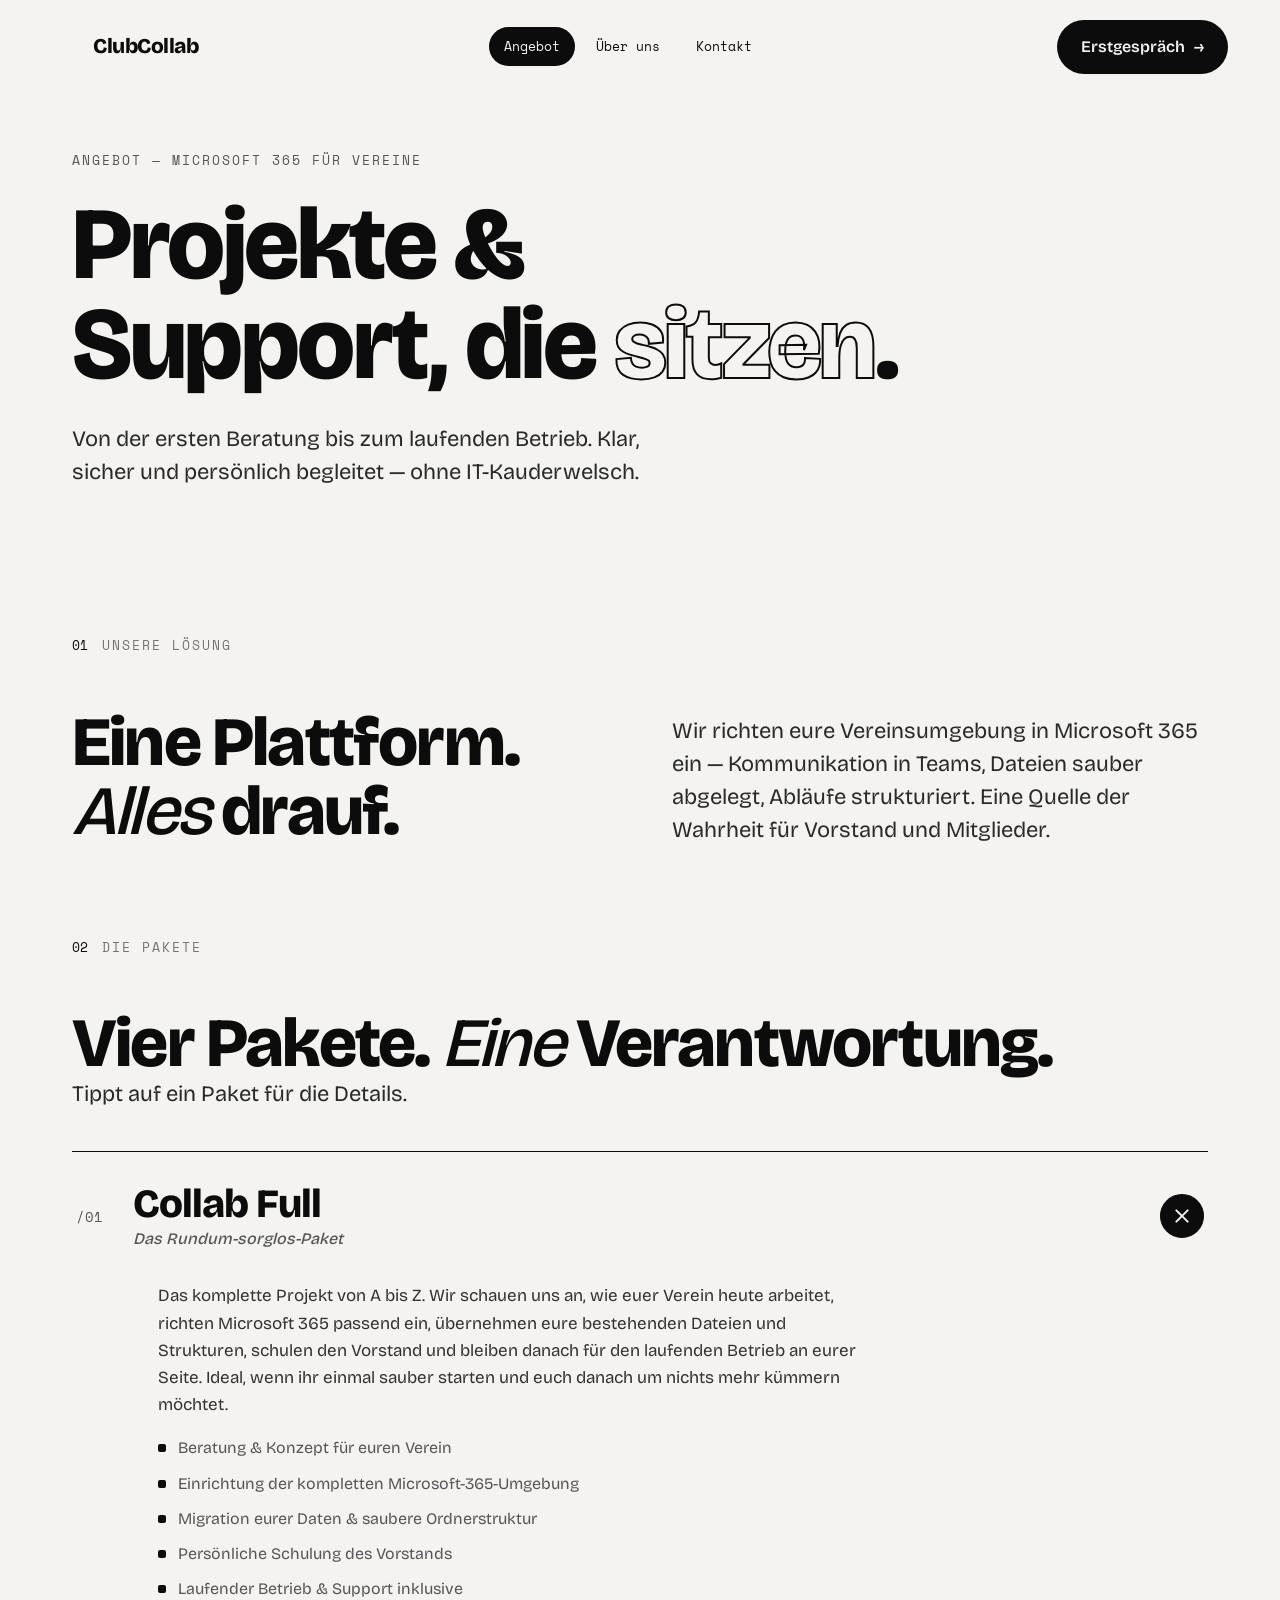
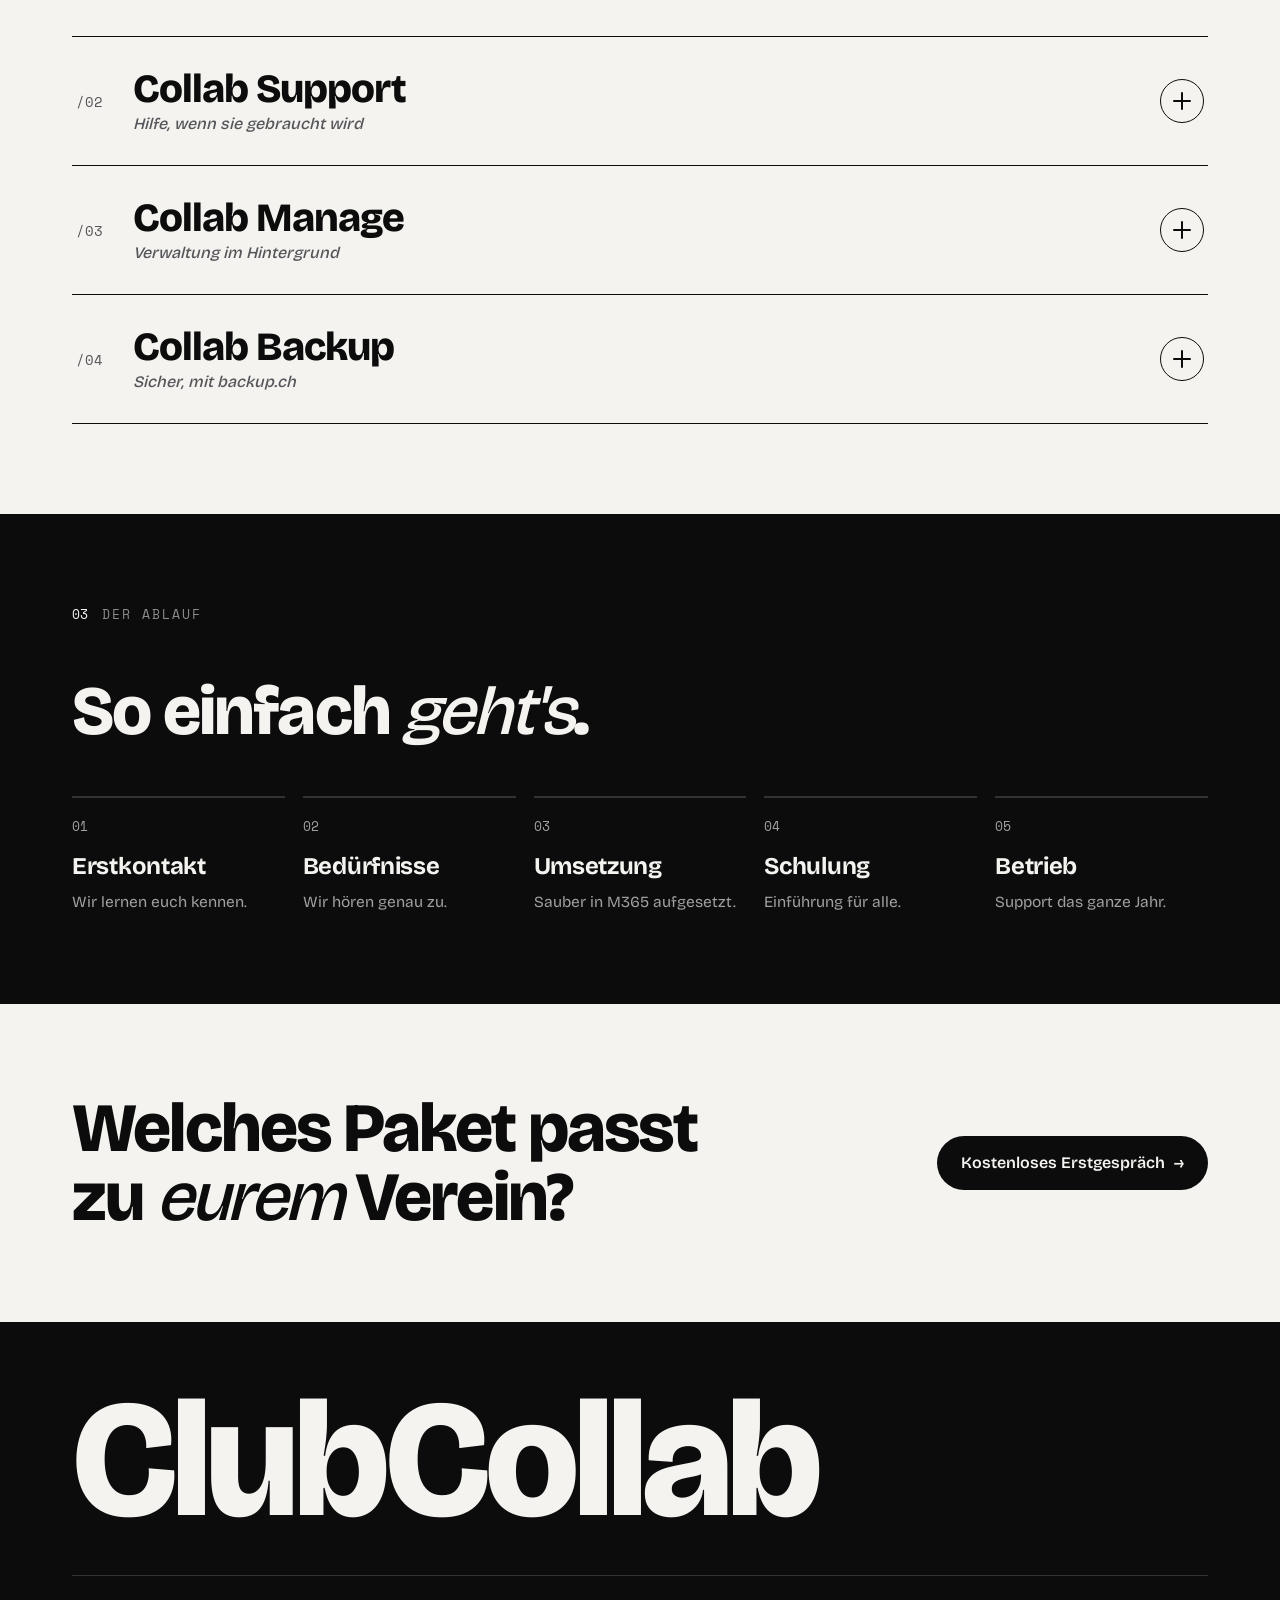
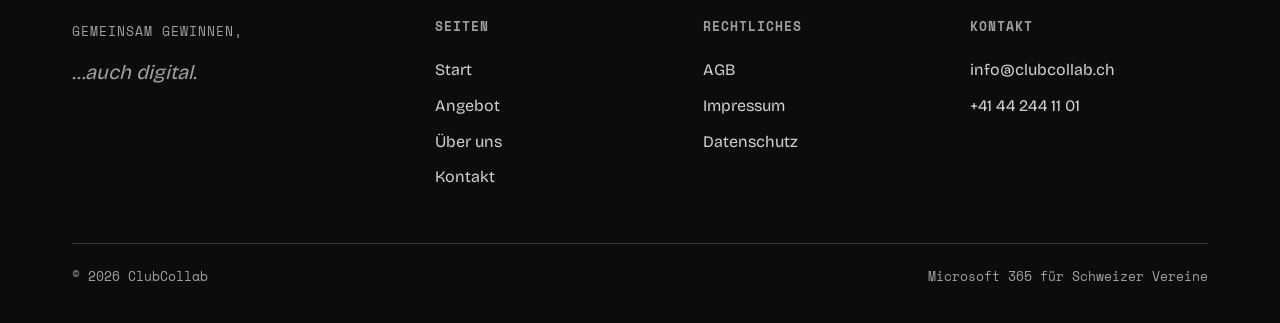
==== angebot.html @ 4d7ff31e "ClubCollab redesign — live site (Präzision) Homepage + Angebot, Über uns, Kontakt. Black & white, sh" ====
<!DOCTYPE html>
<html lang="de">
<head>
<meta charset="UTF-8">
<meta name="viewport" content="width=device-width, initial-scale=1.0">
<title>ClubCollab — Angebot: Microsoft 365 für Vereine</title>
<meta name="description" content="Vier klare Pakete für Vereine: Collab Full, Support, Manage und Backup. Microsoft 365 — eingerichtet und betreut.">
<link rel="icon" href="./assets/favicon.svg">
<link rel="preconnect" href="https://fonts.googleapis.com">
<link rel="preconnect" href="https://fonts.gstatic.com" crossorigin>
<link href="https://fonts.googleapis.com/css2?family=Bricolage+Grotesque:opsz,wght@12..96,400;12..96,500;12..96,600;12..96,700;12..96,800&family=Space+Mono:wght@400;700&display=swap" rel="stylesheet">
<link rel="stylesheet" href="./assets/site.css">
<style>
/* Angebot-specific */
.intro-split{display:grid;grid-template-columns:1fr 1fr;gap:clamp(30px,5vw,80px);align-items:end}
@media(max-width:820px){.intro-split{grid-template-columns:1fr;gap:24px}}
/* accordion packages */
.acc-list{margin-top:clamp(26px,4vw,40px);border-top:1.5px solid var(--ink)}
.acc{border-bottom:1.5px solid var(--ink)}
.acc-head{width:100%;display:flex;align-items:center;gap:clamp(14px,3vw,30px);background:none;border:none;cursor:pointer;
  padding:clamp(22px,3vw,32px) 4px;text-align:left;font-family:inherit;color:var(--ink);transition:padding .3s}
.acc-head:hover{padding-left:14px}
.acc-no{font-family:'Space Mono',monospace;font-size:14px;color:var(--muted);flex:none}
.acc-titles{flex:1;display:flex;flex-direction:column;gap:5px;min-width:0}
.acc-name{font-size:clamp(24px,3.6vw,40px);font-weight:800;letter-spacing:-1px;line-height:1}
.acc-tag{font-style:italic;font-weight:500;font-size:16px;color:var(--muted)}
.acc-ic{flex:none;width:44px;height:44px;border:1.5px solid var(--ink);border-radius:50%;position:relative;transition:transform .45s cubic-bezier(.16,1,.3,1),background .3s}
.acc-ic::before,.acc-ic::after{content:"";position:absolute;background:var(--ink);border-radius:2px}
.acc-ic::before{top:50%;left:12px;right:12px;height:2px;transform:translateY(-50%)}
.acc-ic::after{left:50%;top:12px;bottom:12px;width:2px;transform:translateX(-50%);transition:opacity .3s}
.acc.open .acc-ic{transform:rotate(135deg);background:var(--ink)}
.acc.open .acc-ic::before,.acc.open .acc-ic::after{background:var(--paper)}
.acc-body{max-height:0;overflow:hidden;transition:max-height .5s cubic-bezier(.16,1,.3,1)}
.acc.open .acc-body{max-height:600px}
.acc-inner{padding:2px 4px clamp(28px,3vw,36px) clamp(36px,7vw,86px)}
.acc-text{font-size:17px;line-height:1.6;color:#333;max-width:700px}
.acc-inner .ulist{margin-top:18px}
@media(max-width:560px){.acc-ic{width:38px;height:38px}.acc-ic::before{left:10px;right:10px}.acc-ic::after{top:10px;bottom:10px}.acc-inner{padding-left:6px}.acc-tag{font-size:15px}}
/* flow */
.flow{display:grid;grid-template-columns:repeat(5,1fr);gap:18px;margin-top:clamp(34px,5vw,50px);counter-reset:s}
@media(max-width:900px){.flow{grid-template-columns:1fr 1fr}}
@media(max-width:520px){.flow{grid-template-columns:1fr}}
.fstep{border-top:2px solid var(--line-d);padding-top:18px}
.fstep .fn{font-family:'Space Mono',monospace;font-size:13px;color:var(--muted-d)}
.fstep h4{font-size:clamp(19px,2.2vw,24px);font-weight:700;margin:10px 0 6px;letter-spacing:-.3px}
.fstep p{font-size:15.5px;color:var(--muted-d);line-height:1.45}
/* cta */
.cta-row{display:flex;justify-content:space-between;align-items:center;gap:30px;flex-wrap:wrap}
.cta-row h2{max-width:680px}
</style>
</head>
<body>
<div class="progress" id="progress"></div>

<nav id="nav">
  <a href="./index.html" class="brand"><span class="mono-mark"></span>ClubCollab</a>
  <div class="navlinks">
    <a href="./angebot.html" class="active">Angebot</a>
    <a href="./ueber-uns.html">Über uns</a>
    <a href="./kontakt.html">Kontakt</a>
    <a href="./kontakt.html" class="btn">Erstgespräch <span class="ar">→</span></a>
  </div>
  <div class="nav-cta">
    <a href="./kontakt.html" class="btn">Erstgespräch <span class="ar">→</span></a>
    <button class="nav-toggle" aria-label="Menü öffnen"><span></span><span></span><span></span></button>
  </div>
</nav>
<div class="nav-backdrop"></div>

<!-- HERO -->
<header class="pagehero">
  <span class="pagehero-mono"><span class="mono-mark" style="display:block;width:100%;height:560px"></span></span>
  <div class="container">
    <span class="eyebrow">Angebot — Microsoft 365 für Vereine</span>
    <h1>Projekte &amp;<br>Support, die <span class="o">sitzen</span>.</h1>
    <p class="lead">Von der ersten Beratung bis zum laufenden Betrieb. Klar, sicher und persönlich begleitet — ohne IT-Kauderwelsch.</p>
  </div>
</header>

<!-- LÖSUNG -->
<section><div class="container"><div class="sec">
  <div class="sec-head reveal"><span class="no">01</span><span class="ti">Unsere Lösung</span></div>
  <div class="intro-split">
    <h2 class="reveal">Eine Plattform.<br><em>Alles</em> drauf.</h2>
    <p class="lead reveal">Wir richten eure Vereinsumgebung in Microsoft 365 ein — Kommunikation in Teams, Dateien sauber abgelegt, Abläufe strukturiert. Eine Quelle der Wahrheit für Vorstand und Mitglieder.</p>
  </div>
</div></div></section>

<!-- PAKETE -->
<section><div class="container"><div class="sec" style="padding-top:0">
  <div class="sec-head reveal"><span class="no">02</span><span class="ti">Die Pakete</span></div>
  <h2 class="reveal">Vier Pakete. <em>Eine</em> Verantwortung.</h2>
  <p class="lead reveal" style="margin-bottom:8px">Tippt auf ein Paket für die Details.</p>
  <div class="acc-list reveal">
    <div class="acc open">
      <button class="acc-head" aria-expanded="true">
        <span class="acc-no">/01</span>
        <span class="acc-titles"><span class="acc-name">Collab Full</span><span class="acc-tag">Das Rundum-sorglos-Paket</span></span>
        <span class="acc-ic" aria-hidden="true"></span>
      </button>
      <div class="acc-body"><div class="acc-inner">
        <p class="acc-text">Das komplette Projekt von A bis Z. Wir schauen uns an, wie euer Verein heute arbeitet, richten Microsoft&nbsp;365 passend ein, übernehmen eure bestehenden Dateien und Strukturen, schulen den Vorstand und bleiben danach für den laufenden Betrieb an eurer Seite. Ideal, wenn ihr einmal sauber starten und euch danach um nichts mehr kümmern möchtet.</p>
        <ul class="ulist">
          <li>Beratung &amp; Konzept für euren Verein</li>
          <li>Einrichtung der kompletten Microsoft-365-Umgebung</li>
          <li>Migration eurer Daten &amp; saubere Ordnerstruktur</li>
          <li>Persönliche Schulung des Vorstands</li>
          <li>Laufender Betrieb &amp; Support inklusive</li>
        </ul>
      </div></div>
    </div>
    <div class="acc">
      <button class="acc-head" aria-expanded="false">
        <span class="acc-no">/02</span>
        <span class="acc-titles"><span class="acc-name">Collab Support</span><span class="acc-tag">Hilfe, wenn sie gebraucht wird</span></span>
        <span class="acc-ic" aria-hidden="true"></span>
      </button>
      <div class="acc-body"><div class="acc-inner">
        <p class="acc-text">Ihr habt eure Umgebung bereits — wir sind da, wenn etwas klemmt. Ein fester Ansprechpartner kennt euren Verein und hilft schnell und verständlich, per Telefon oder E-Mail. Kein Ticket-Pingpong, kein Fachchinesisch.</p>
        <ul class="ulist">
          <li>Fester, persönlicher Ansprechpartner</li>
          <li>Schnelle Reaktionszeiten</li>
          <li>Hilfe per Telefon &amp; E-Mail</li>
          <li>Verständliche Schritt-für-Schritt-Anleitungen</li>
        </ul>
      </div></div>
    </div>
    <div class="acc">
      <button class="acc-head" aria-expanded="false">
        <span class="acc-no">/03</span>
        <span class="acc-titles"><span class="acc-name">Collab Manage</span><span class="acc-tag">Verwaltung im Hintergrund</span></span>
        <span class="acc-ic" aria-hidden="true"></span>
      </button>
      <div class="acc-body"><div class="acc-inner">
        <p class="acc-text">Die laufende Verwaltung übernehmen wir im Hintergrund: neue Vorstandsmitglieder anlegen, ausgeschiedene entfernen, Berechtigungen und Lizenzen pflegen. So bleibt eure Umgebung immer aktuell — ohne dass jemand im Verein zum IT-Profi werden muss.</p>
        <ul class="ulist">
          <li>Benutzer anlegen &amp; entfernen</li>
          <li>Berechtigungen sauber pflegen</li>
          <li>Lizenzen verwalten &amp; optimieren</li>
          <li>Regelmässige Updates &amp; Kontrolle</li>
        </ul>
      </div></div>
    </div>
    <div class="acc">
      <button class="acc-head" aria-expanded="false">
        <span class="acc-no">/04</span>
        <span class="acc-titles"><span class="acc-name">Collab Backup</span><span class="acc-tag">Sicher, mit backup.ch</span></span>
        <span class="acc-ic" aria-hidden="true"></span>
      </button>
      <div class="acc-body"><div class="acc-inner">
        <p class="acc-text">Eine zusätzliche Sicherheitsebene für eure Vereinsdaten. Gemeinsam mit unserem Partner backup.ch sichern wir alles automatisch auf Schweizer Servern. Geht doch einmal etwas verloren, stellen wir es in wenigen Minuten wieder her.</p>
        <ul class="ulist">
          <li>Automatische, tägliche Backups</li>
          <li>Wiederherstellung in Minuten</li>
          <li>Schweizer Rechenzentren</li>
          <li>DSG-konform &amp; verschlüsselt</li>
        </ul>
      </div></div>
    </div>
  </div>
</div></div></section>

<!-- ABLAUF kompakt (dark) -->
<section class="dark"><div class="container"><div class="sec">
  <div class="sec-head reveal"><span class="no">03</span><span class="ti">Der Ablauf</span></div>
  <h2 class="reveal">So einfach <em>geht's</em>.</h2>
  <div class="flow">
    <div class="fstep reveal"><div class="fn">01</div><h4>Erstkontakt</h4><p>Wir lernen euch kennen.</p></div>
    <div class="fstep reveal"><div class="fn">02</div><h4>Bedürfnisse</h4><p>Wir hören genau zu.</p></div>
    <div class="fstep reveal"><div class="fn">03</div><h4>Umsetzung</h4><p>Sauber in M365 aufgesetzt.</p></div>
    <div class="fstep reveal"><div class="fn">04</div><h4>Schulung</h4><p>Einführung für alle.</p></div>
    <div class="fstep reveal"><div class="fn">05</div><h4>Betrieb</h4><p>Support das ganze Jahr.</p></div>
  </div>
</div></div></section>

<!-- CTA -->
<section><div class="container"><div class="sec">
  <div class="cta-row reveal">
    <h2>Welches Paket passt zu <em>eurem</em> Verein?</h2>
    <a href="./kontakt.html" class="btn">Kostenloses Erstgespräch <span class="ar">→</span></a>
  </div>
</div></div></section>

<footer><div class="container">
  <div class="foot-big">ClubCollab</div>
  <div class="foot-grid">
    <div class="foot-brand"><span class="label" style="color:var(--muted-d)">Gemeinsam gewinnen,</span><span class="serify">…auch digital.</span></div>
    <div class="foot-col"><h5>Seiten</h5><a href="./index.html">Start</a><a href="./angebot.html">Angebot</a><a href="./ueber-uns.html">Über uns</a><a href="./kontakt.html">Kontakt</a></div>
    <div class="foot-col"><h5>Rechtliches</h5><a href="#">AGB</a><a href="#">Impressum</a><a href="#">Datenschutz</a></div>
    <div class="foot-col"><h5>Kontakt</h5><a href="mailto:info@clubcollab.ch">info@clubcollab.ch</a><a href="tel:+41442441101">+41 44 244 11 01</a></div>
  </div>
  <div class="foot-base"><span>© 2026 ClubCollab</span><span>Microsoft 365 für Schweizer Vereine</span></div>
</div></footer>

<script src="./assets/site.js"></script>
</body>
</html>
---- assets/site.css ----
/* ClubCollab — shared design system (Konzept Präzision, S/W) */
:root{
  --paper:#f4f3ef;
  --paper-2:#e9e7e0;
  --ink:#0c0c0d;
  --ink-2:#171718;
  --muted:#55555a;
  --muted-d:#a0a0a3;
  --line:#d6d4cc;
  --line-d:rgba(255,255,255,.16);
}
*{margin:0;padding:0;box-sizing:border-box}
html{scroll-behavior:smooth}
body{background:var(--paper);color:var(--ink);font-family:'Bricolage Grotesque',system-ui,sans-serif;
  -webkit-font-smoothing:antialiased;overflow-x:hidden;font-size:18px;line-height:1.6}
a{color:inherit;text-decoration:none}
img,svg{display:block;max-width:100%}
::selection{background:var(--ink);color:var(--paper)}
.mono{font-family:'Space Mono',monospace}
.label{font-family:'Space Mono',monospace;font-size:13px;letter-spacing:1px;text-transform:uppercase}

.progress{position:fixed;top:0;left:0;height:3px;width:0;background:var(--ink);z-index:1000;mix-blend-mode:difference;transition:width .15s ease-out}

/* logo mark (mask -> inherits color) */
.mono-mark{display:inline-block;background:currentColor;
  -webkit-mask:url(./assets/monogram.svg) center/contain no-repeat;mask:url(./assets/monogram.svg) center/contain no-repeat}

/* NAV */
nav{position:fixed;top:0;left:0;right:0;z-index:900;display:flex;align-items:center;justify-content:space-between;
  padding:20px clamp(20px,5vw,52px);transition:.35s;border-bottom:1px solid transparent}
nav.scrolled{background:rgba(244,243,239,.92);backdrop-filter:blur(14px);border-color:var(--line);padding-top:14px;padding-bottom:14px}
.brand{display:flex;align-items:center;gap:11px;font-weight:800;letter-spacing:-.5px;font-size:21px;color:var(--ink)}
.brand .mono-mark{width:30px;height:30px}
.navlinks{display:flex;align-items:center;gap:6px}
.navlinks a{font-family:'Space Mono',monospace;font-size:13px;padding:9px 15px;border-radius:100px;transition:.25s;color:var(--ink)}
.navlinks a:hover,.navlinks a.active{background:var(--ink);color:var(--paper)}
.navlinks>.btn{display:none}
.nav-cta{display:flex;align-items:center;gap:12px}
.btn{display:inline-flex;align-items:center;gap:9px;background:var(--ink);color:var(--paper);font-weight:600;font-size:16px;
  padding:14px 24px;border-radius:100px;transition:.3s;border:none;cursor:pointer;font-family:'Bricolage Grotesque'}
.btn:hover{transform:translateY(-2px)}
.btn .ar{transition:.3s}.btn:hover .ar{transform:translateX(3px)}
.btn.line{background:transparent;color:var(--ink);border:1.5px solid var(--ink)}
.btn.line:hover{background:var(--ink);color:var(--paper)}
.btn.inv{background:var(--paper);color:var(--ink)}
.btn.inv:hover{background:#fff}
.nav-toggle{display:none;width:46px;height:46px;border:1.5px solid var(--ink);border-radius:12px;background:transparent;cursor:pointer;
  align-items:center;justify-content:center;flex-direction:column;gap:5px}
.nav-toggle span{display:block;width:20px;height:2px;background:var(--ink);transition:.3s}
nav.open .nav-toggle span:nth-child(1){transform:translateY(7px) rotate(45deg)}
nav.open .nav-toggle span:nth-child(2){opacity:0}
nav.open .nav-toggle span:nth-child(3){transform:translateY(-7px) rotate(-45deg)}
@media(max-width:860px){
  .nav-toggle{display:flex}
  .nav-cta .btn{display:none}
  .navlinks{position:fixed;top:0;right:0;height:100dvh;width:min(82vw,340px);background:var(--ink);
    flex-direction:column;align-items:stretch;justify-content:flex-start;gap:6px;padding:96px 24px 32px;
    transform:translateX(100%);transition:transform .4s cubic-bezier(.16,1,.3,1);box-shadow:-20px 0 60px rgba(0,0,0,.3)}
  nav.open .navlinks{transform:none}
  .navlinks a{color:var(--paper);font-family:'Bricolage Grotesque';font-size:22px;font-weight:700;padding:14px 6px;border-bottom:1px solid var(--line-d);border-radius:0}
  .navlinks a:hover,.navlinks a.active{background:transparent;color:var(--paper);padding-left:12px}
  .navlinks>.btn{display:flex;margin-top:18px;justify-content:center;background:var(--paper);color:var(--ink)}
  .nav-backdrop{position:fixed;inset:0;background:rgba(0,0,0,.4);opacity:0;pointer-events:none;transition:.3s;z-index:899}
  nav.open ~ .nav-backdrop{opacity:1;pointer-events:auto}
}

.container{max-width:1240px;margin:0 auto;padding:0 clamp(20px,5vw,52px);position:relative}

/* SECTIONS */
section{position:relative}
.sec{padding:clamp(70px,10vh,118px) 0}
.dark{background:var(--ink);color:var(--paper)}
.dark .muted2{color:var(--muted-d)}
.sec-head{display:flex;align-items:center;gap:14px;margin-bottom:clamp(30px,5vw,52px)}
.sec-head .no{font-family:'Space Mono',monospace;font-size:13px}
.sec-head .ti{font-family:'Space Mono',monospace;font-size:13px;letter-spacing:2px;text-transform:uppercase;opacity:.55}
h2{font-weight:800;letter-spacing:-1.8px;line-height:1.0;font-size:clamp(34px,5.4vw,72px)}
h2 em{font-style:italic;font-weight:500}
.lead{font-size:clamp(18px,2.2vw,22px);line-height:1.5;color:#2a2a2c;max-width:620px}
.dark .lead{color:#dededf}

/* PAGE HERO (subpages) */
.pagehero{position:relative;padding:150px 0 56px;overflow:hidden}
.pagehero .eyebrow{font-family:'Space Mono',monospace;font-size:13px;letter-spacing:2px;text-transform:uppercase;color:var(--muted);display:block;margin-bottom:24px}
.pagehero h1{font-weight:800;letter-spacing:-2.5px;line-height:.98;font-size:clamp(44px,8vw,116px)}
.pagehero h1 .o{-webkit-text-stroke:2px var(--ink);color:transparent}
.pagehero .lead{margin-top:28px}
.pagehero-mono{position:absolute;right:-6vw;top:50%;transform:translateY(-50%);width:min(50vw,560px);color:rgba(12,12,13,.04);z-index:0;pointer-events:none}
.pagehero>.container{position:relative;z-index:2}

/* reveal */
.reveal{opacity:0;transform:translateY(24px);transition:opacity .9s cubic-bezier(.16,1,.3,1),transform .9s cubic-bezier(.16,1,.3,1)}
.reveal.in{opacity:1;transform:none}
@media (prefers-reduced-motion:reduce){.reveal{opacity:1;transform:none;transition:none}}

/* generic cards / lists */
.card{border:1.5px solid var(--ink);border-radius:18px;padding:clamp(26px,3vw,40px);background:var(--paper)}
.dark .card{border-color:var(--line-d);background:transparent}
.ulist{list-style:none;display:flex;flex-direction:column;gap:12px;margin-top:18px}
.ulist li{display:flex;gap:12px;align-items:flex-start;font-size:16px;line-height:1.45;color:var(--muted)}
.dark .ulist li{color:var(--muted-d)}
.ulist li::before{content:"";flex:none;width:8px;height:8px;border-radius:2px;background:currentColor;margin-top:8px;color:var(--ink)}
.dark .ulist li::before{color:var(--paper)}

/* FORM */
form{display:flex;flex-direction:column;gap:16px}
form .g2{display:grid;grid-template-columns:1fr 1fr;gap:16px}
@media(max-width:520px){form .g2{grid-template-columns:1fr}}
.fld label{font-family:'Space Mono',monospace;font-size:12.5px;letter-spacing:.5px;text-transform:uppercase;color:var(--muted);display:block;margin-bottom:7px}
.dark .fld label{color:var(--muted-d)}
input,select,textarea{width:100%;background:transparent;border:1.5px solid var(--line);border-radius:11px;padding:15px;
  font-family:'Bricolage Grotesque';font-size:16px;color:var(--ink);outline:none;transition:border-color .25s}
input::placeholder,textarea::placeholder{color:#a3a097}
input:focus,select:focus,textarea:focus{border-color:var(--ink)}
.dark input,.dark select,.dark textarea{border-color:var(--line-d);color:var(--paper)}
.dark input::placeholder,.dark textarea::placeholder{color:#6f6f72}
.dark input:focus,.dark select:focus,.dark textarea:focus{border-color:var(--paper)}
select option{color:#000}
form button[type=submit]{margin-top:6px;background:var(--ink);color:var(--paper);border:none;padding:18px;border-radius:11px;font-weight:700;font-size:17px;cursor:pointer;transition:transform .3s;font-family:'Bricolage Grotesque'}
.dark form button[type=submit]{background:var(--paper);color:var(--ink)}
form button[type=submit]:hover{transform:translateY(-2px)}

/* FOOTER */
footer{background:var(--ink);color:var(--paper);padding:70px 0 36px}
.foot-big{font-weight:800;font-size:clamp(48px,13vw,180px);letter-spacing:-5px;line-height:.82;margin-bottom:46px}
.foot-grid{display:grid;grid-template-columns:1.4fr 1fr 1fr 1fr;gap:30px;padding-top:40px;border-top:1px solid var(--line-d)}
@media(max-width:760px){.foot-grid{grid-template-columns:1fr 1fr;gap:30px 20px}}
.foot-brand .serify{font-style:italic;font-size:20px;margin-top:12px;display:block;max-width:240px;color:var(--muted-d)}
.foot-col h5{font-family:'Space Mono',monospace;font-size:13px;text-transform:uppercase;letter-spacing:1px;color:var(--muted-d);margin-bottom:16px}
.foot-col a{display:block;font-size:16px;padding:5px 0;transition:padding .2s;opacity:.85}
.foot-col a:hover{opacity:1;padding-left:5px}
.foot-base{display:flex;justify-content:space-between;flex-wrap:wrap;gap:12px;margin-top:48px;padding-top:22px;border-top:1px solid var(--line-d);font-family:'Space Mono',monospace;font-size:13px;color:var(--muted-d)}

/* mobile readability */
@media(max-width:680px){
  body{font-size:17px}
  .sec{padding:60px 0}
  .pagehero{padding-top:120px}
  .pagehero h1{font-size:clamp(48px,14vw,82px);letter-spacing:-2px}
  .pagehero .eyebrow{font-size:13px}
  .lead{font-size:19px}
  .ulist li{font-size:16px}
  .sec-head .no,.sec-head .ti{font-size:12.5px}
  .container{padding-left:20px;padding-right:20px}
}
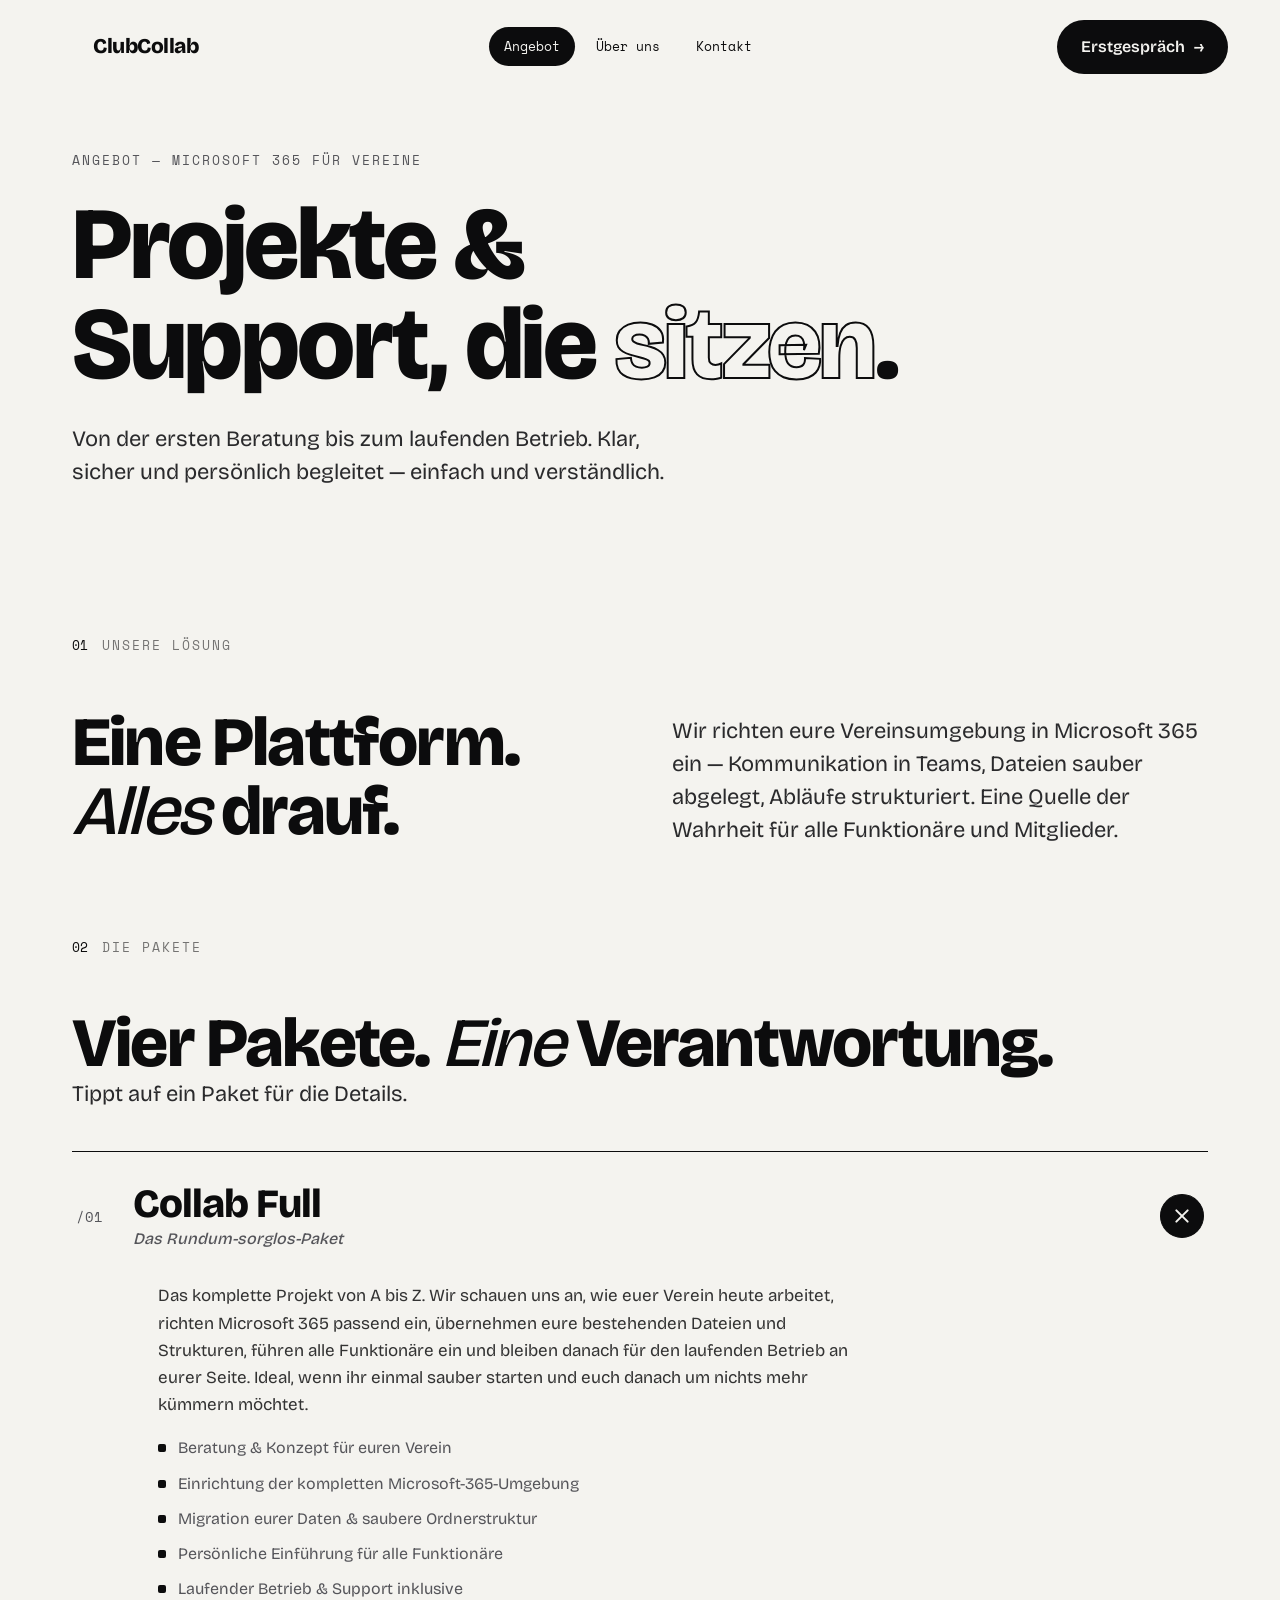
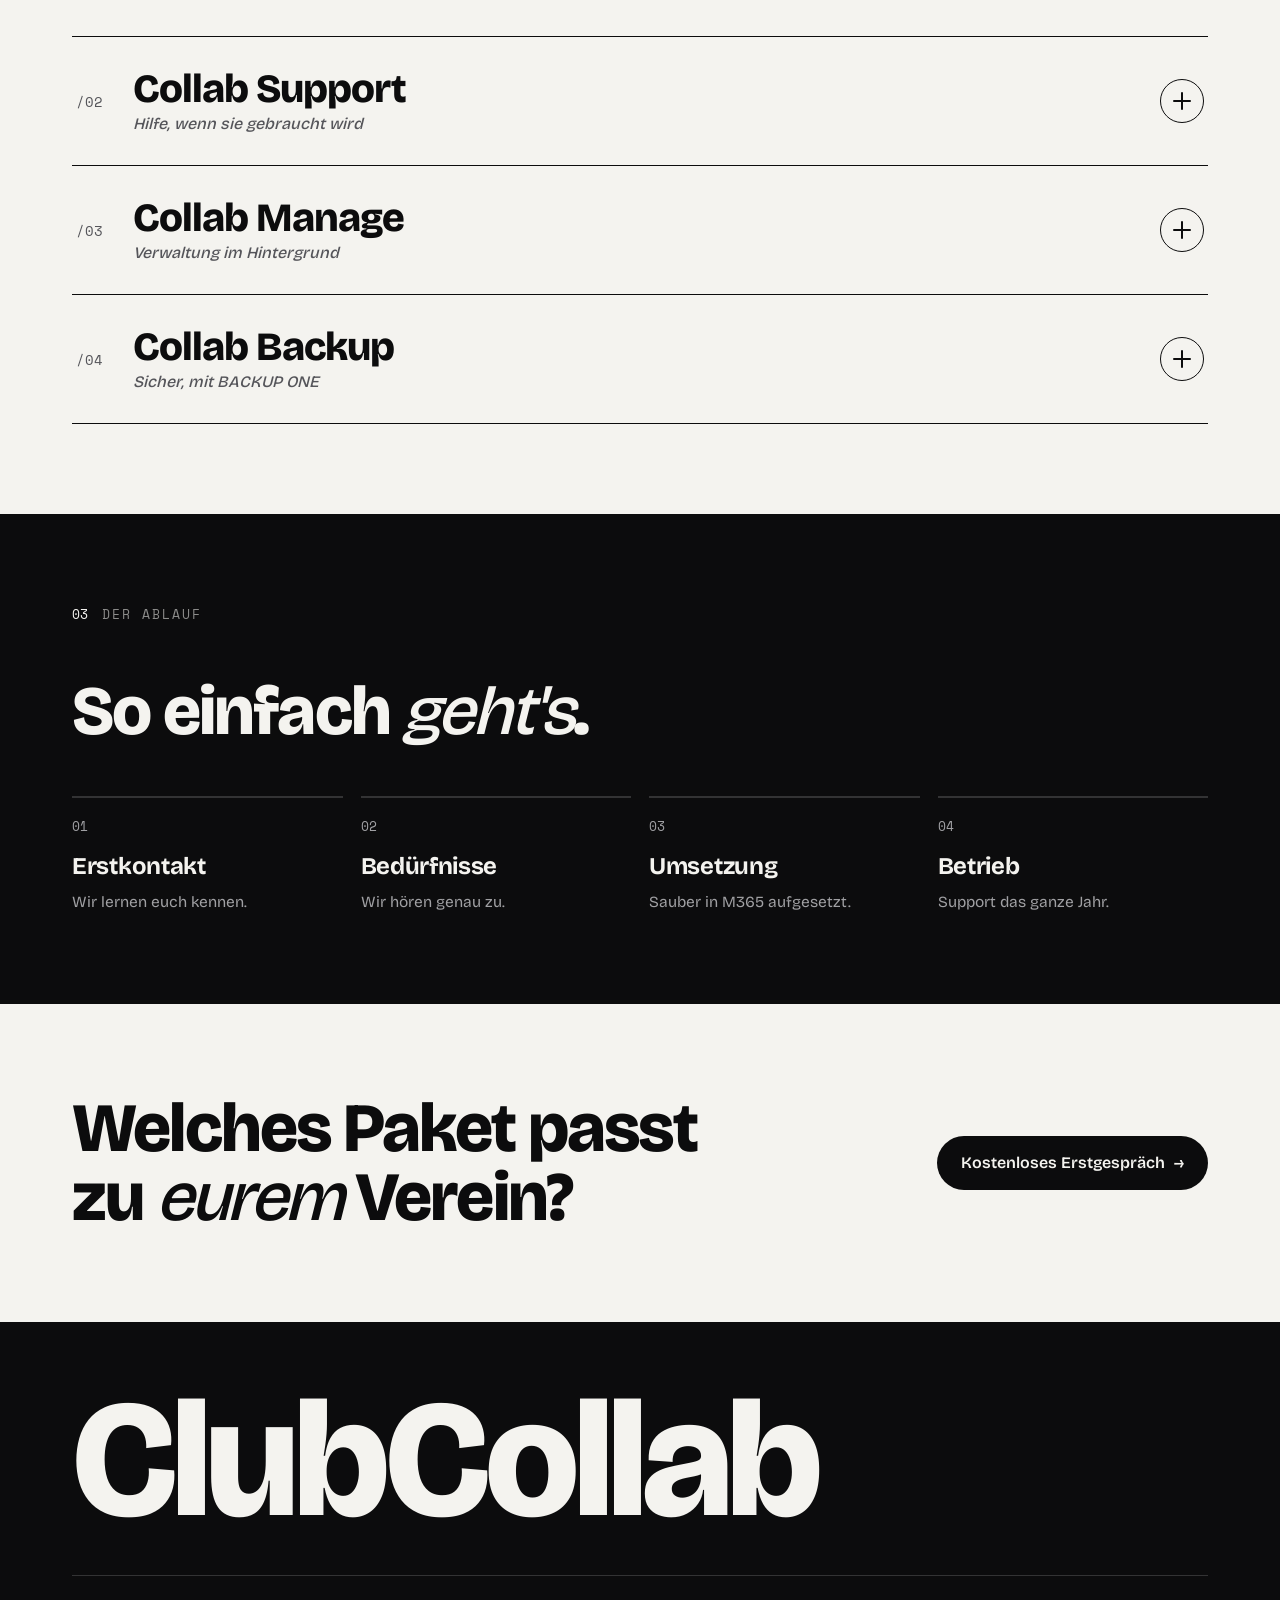
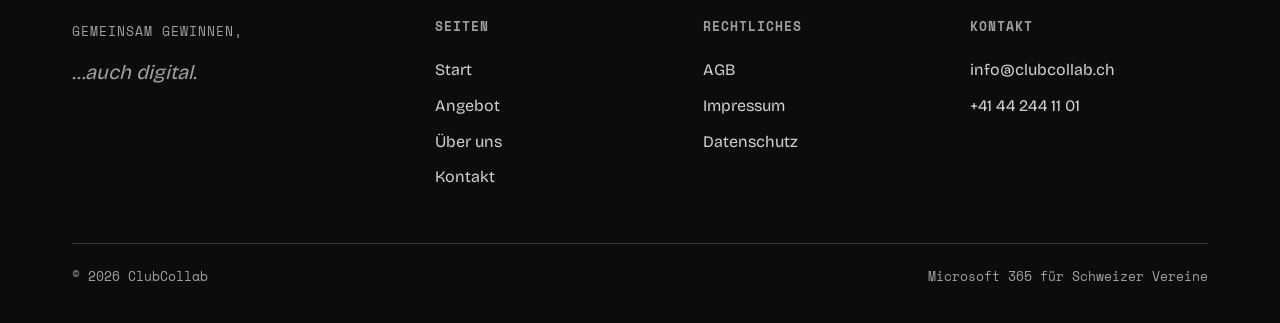
==== commit d1c04b58: "Customer feedback round: content updates - Vorstand -> Funktionär across all pages - Remove process " ====
--- a/angebot.html
+++ b/angebot.html
@@ -37,7 +37,7 @@
 .acc-inner .ulist{margin-top:18px}
 @media(max-width:560px){.acc-ic{width:38px;height:38px}.acc-ic::before{left:10px;right:10px}.acc-ic::after{top:10px;bottom:10px}.acc-inner{padding-left:6px}.acc-tag{font-size:15px}}
 /* flow */
-.flow{display:grid;grid-template-columns:repeat(5,1fr);gap:18px;margin-top:clamp(34px,5vw,50px);counter-reset:s}
+.flow{display:grid;grid-template-columns:repeat(4,1fr);gap:18px;margin-top:clamp(34px,5vw,50px)}
 @media(max-width:900px){.flow{grid-template-columns:1fr 1fr}}
 @media(max-width:520px){.flow{grid-template-columns:1fr}}
 .fstep{border-top:2px solid var(--line-d);padding-top:18px}
@@ -73,7 +73,7 @@
   <div class="container">
     <span class="eyebrow">Angebot — Microsoft 365 für Vereine</span>
     <h1>Projekte &amp;<br>Support, die <span class="o">sitzen</span>.</h1>
-    <p class="lead">Von der ersten Beratung bis zum laufenden Betrieb. Klar, sicher und persönlich begleitet — ohne IT-Kauderwelsch.</p>
+    <p class="lead">Von der ersten Beratung bis zum laufenden Betrieb. Klar, sicher und persönlich begleitet — einfach und verständlich.</p>
   </div>
 </header>
 
@@ -82,7 +82,7 @@
   <div class="sec-head reveal"><span class="no">01</span><span class="ti">Unsere Lösung</span></div>
   <div class="intro-split">
     <h2 class="reveal">Eine Plattform.<br><em>Alles</em> drauf.</h2>
-    <p class="lead reveal">Wir richten eure Vereinsumgebung in Microsoft 365 ein — Kommunikation in Teams, Dateien sauber abgelegt, Abläufe strukturiert. Eine Quelle der Wahrheit für Vorstand und Mitglieder.</p>
+    <p class="lead reveal">Wir richten eure Vereinsumgebung in Microsoft 365 ein — Kommunikation in Teams, Dateien sauber abgelegt, Abläufe strukturiert. Eine Quelle der Wahrheit für alle Funktionäre und Mitglieder.</p>
   </div>
 </div></div></section>
 
@@ -99,12 +99,12 @@
         <span class="acc-ic" aria-hidden="true"></span>
       </button>
       <div class="acc-body"><div class="acc-inner">
-        <p class="acc-text">Das komplette Projekt von A bis Z. Wir schauen uns an, wie euer Verein heute arbeitet, richten Microsoft&nbsp;365 passend ein, übernehmen eure bestehenden Dateien und Strukturen, schulen den Vorstand und bleiben danach für den laufenden Betrieb an eurer Seite. Ideal, wenn ihr einmal sauber starten und euch danach um nichts mehr kümmern möchtet.</p>
+        <p class="acc-text">Das komplette Projekt von A bis Z. Wir schauen uns an, wie euer Verein heute arbeitet, richten Microsoft&nbsp;365 passend ein, übernehmen eure bestehenden Dateien und Strukturen, führen alle Funktionäre ein und bleiben danach für den laufenden Betrieb an eurer Seite. Ideal, wenn ihr einmal sauber starten und euch danach um nichts mehr kümmern möchtet.</p>
         <ul class="ulist">
           <li>Beratung &amp; Konzept für euren Verein</li>
           <li>Einrichtung der kompletten Microsoft-365-Umgebung</li>
           <li>Migration eurer Daten &amp; saubere Ordnerstruktur</li>
-          <li>Persönliche Schulung des Vorstands</li>
+          <li>Persönliche Einführung für alle Funktionäre</li>
           <li>Laufender Betrieb &amp; Support inklusive</li>
         </ul>
       </div></div>
@@ -132,7 +132,7 @@
         <span class="acc-ic" aria-hidden="true"></span>
       </button>
       <div class="acc-body"><div class="acc-inner">
-        <p class="acc-text">Die laufende Verwaltung übernehmen wir im Hintergrund: neue Vorstandsmitglieder anlegen, ausgeschiedene entfernen, Berechtigungen und Lizenzen pflegen. So bleibt eure Umgebung immer aktuell — ohne dass jemand im Verein zum IT-Profi werden muss.</p>
+        <p class="acc-text">Die laufende Verwaltung übernehmen wir im Hintergrund: neue Funktionäre anlegen, ausgeschiedene entfernen, Berechtigungen und Lizenzen pflegen. So bleibt eure Umgebung immer aktuell — ohne dass jemand im Verein zum IT-Profi werden muss.</p>
         <ul class="ulist">
           <li>Benutzer anlegen &amp; entfernen</li>
           <li>Berechtigungen sauber pflegen</li>
@@ -144,11 +144,11 @@
     <div class="acc">
       <button class="acc-head" aria-expanded="false">
         <span class="acc-no">/04</span>
-        <span class="acc-titles"><span class="acc-name">Collab Backup</span><span class="acc-tag">Sicher, mit backup.ch</span></span>
+        <span class="acc-titles"><span class="acc-name">Collab Backup</span><span class="acc-tag">Sicher, mit BACKUP ONE</span></span>
         <span class="acc-ic" aria-hidden="true"></span>
       </button>
       <div class="acc-body"><div class="acc-inner">
-        <p class="acc-text">Eine zusätzliche Sicherheitsebene für eure Vereinsdaten. Gemeinsam mit unserem Partner backup.ch sichern wir alles automatisch auf Schweizer Servern. Geht doch einmal etwas verloren, stellen wir es in wenigen Minuten wieder her.</p>
+        <p class="acc-text">Eine zusätzliche Sicherheitsebene für eure Vereinsdaten. Gemeinsam mit unserem Partner BACKUP ONE sichern wir alles automatisch auf Schweizer Servern. Geht doch einmal etwas verloren, stellen wir es in wenigen Minuten wieder her.</p>
         <ul class="ulist">
           <li>Automatische, tägliche Backups</li>
           <li>Wiederherstellung in Minuten</li>
@@ -168,8 +168,7 @@
     <div class="fstep reveal"><div class="fn">01</div><h4>Erstkontakt</h4><p>Wir lernen euch kennen.</p></div>
     <div class="fstep reveal"><div class="fn">02</div><h4>Bedürfnisse</h4><p>Wir hören genau zu.</p></div>
     <div class="fstep reveal"><div class="fn">03</div><h4>Umsetzung</h4><p>Sauber in M365 aufgesetzt.</p></div>
-    <div class="fstep reveal"><div class="fn">04</div><h4>Schulung</h4><p>Einführung für alle.</p></div>
-    <div class="fstep reveal"><div class="fn">05</div><h4>Betrieb</h4><p>Support das ganze Jahr.</p></div>
+    <div class="fstep reveal"><div class="fn">04</div><h4>Betrieb</h4><p>Support das ganze Jahr.</p></div>
   </div>
 </div></div></section>
 
